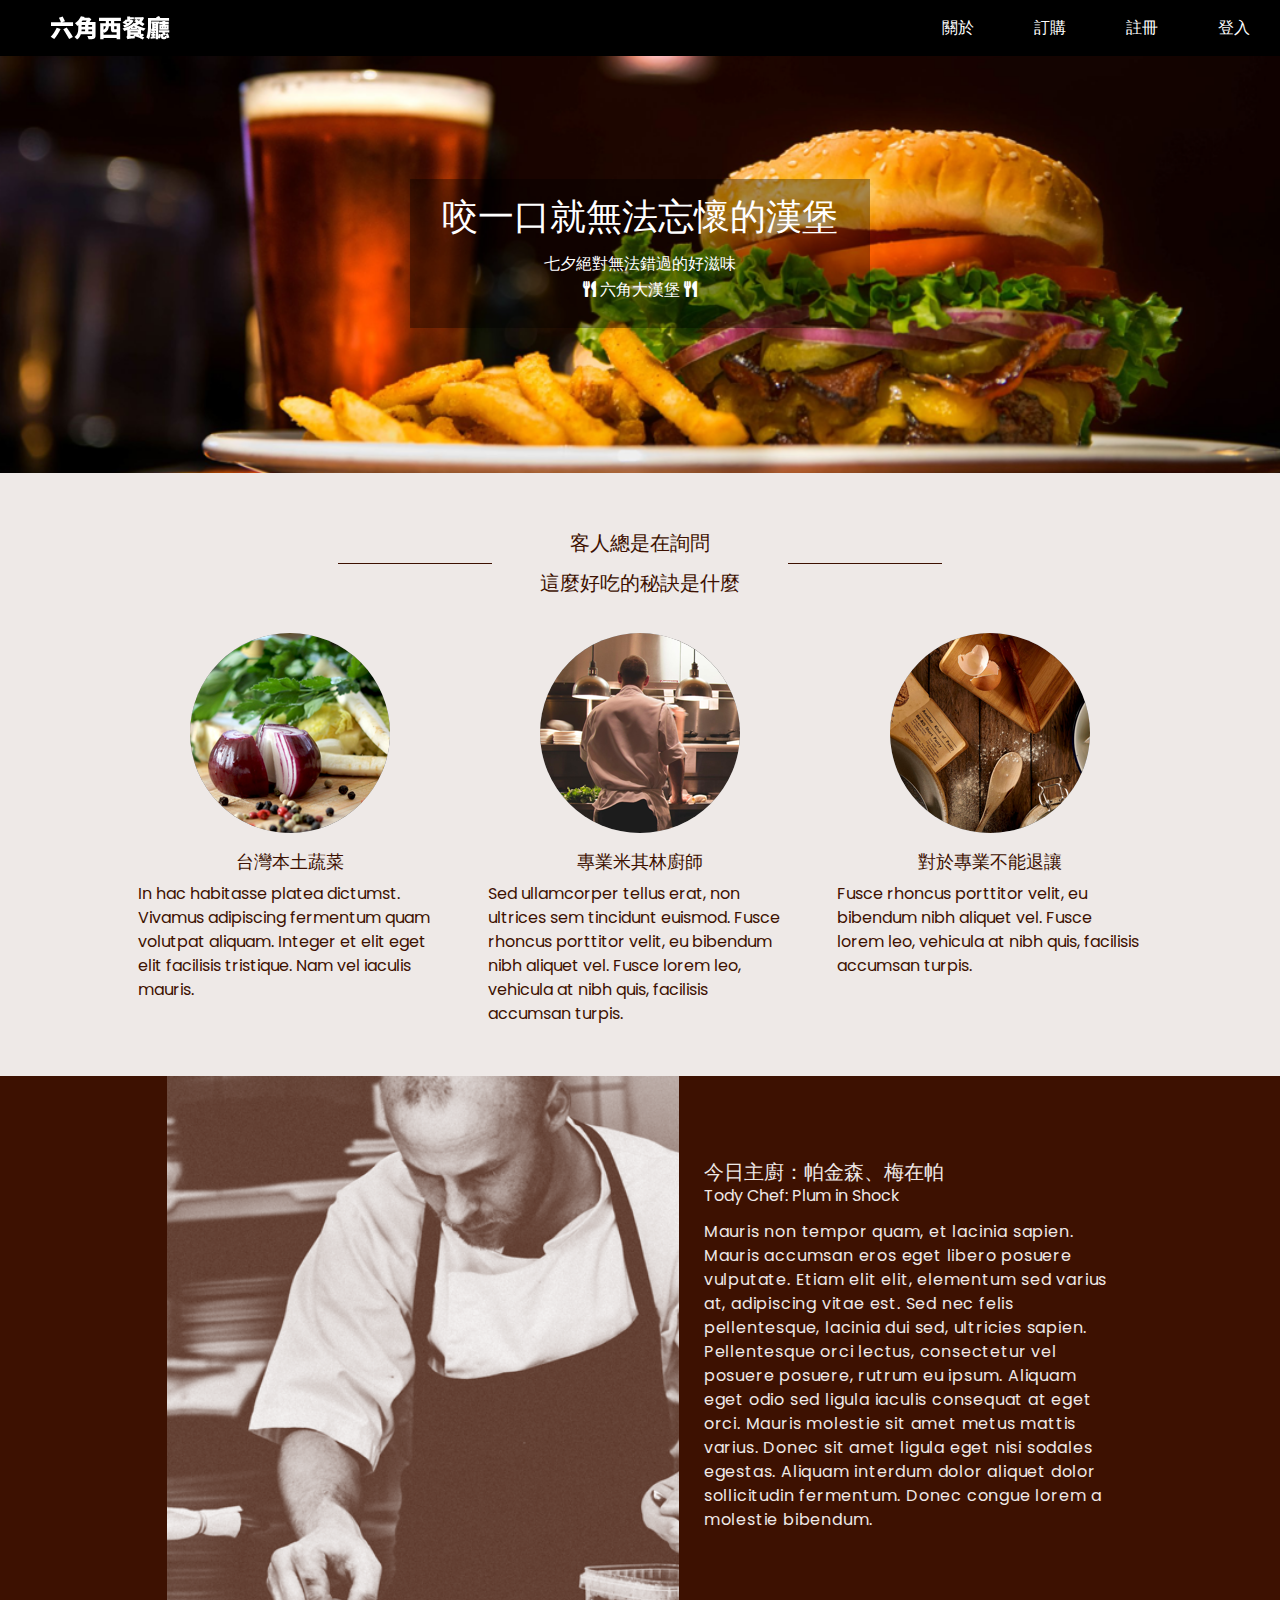
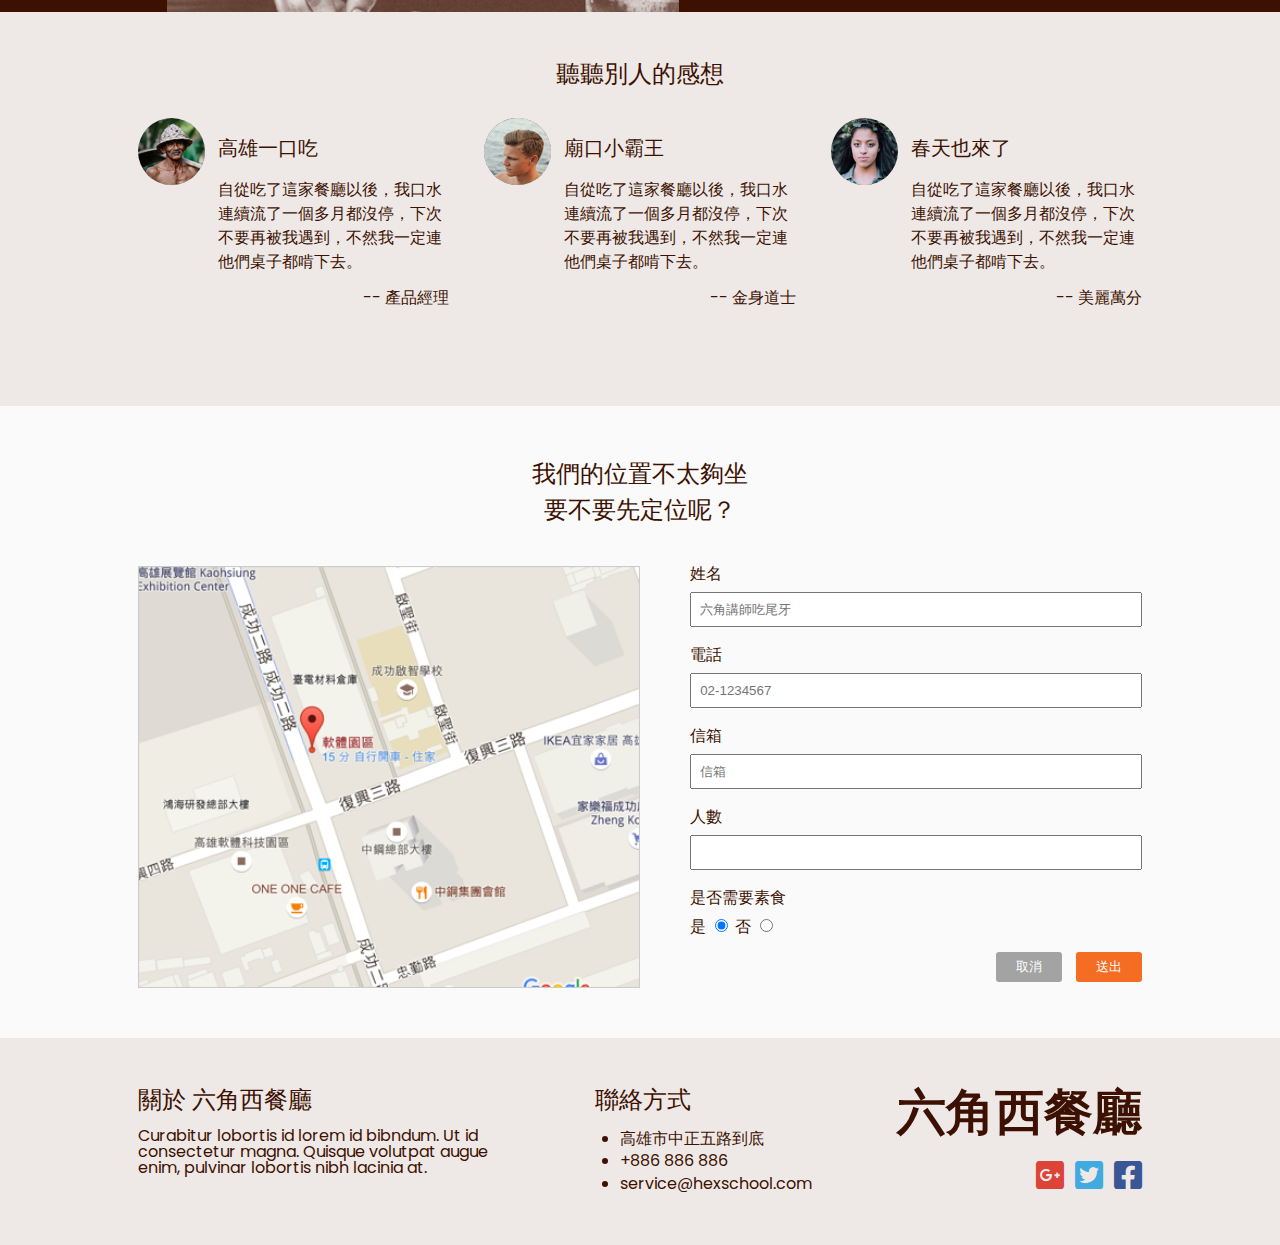
==== index.html @ 7aafda16 "document" ====
<!DOCTYPE html>
<html lang="en">

<head>
    <meta charset="UTF-8">
    <title>六角西餐廳</title>

    <link rel="shortcut icon" href="images/burger_WEB.ico">
    <meta name='description' content='咬一口就無法忘懷的漢堡' />
    <meta name="viewport" content="width=device-width, initial-scale=1.0">

    <meta property="og:title" content="六角西餐廳" />
    <meta property="og:description" content="咬一口就無法忘懷的漢堡">
    <meta property="og:type" content="website" />
    <meta property="og:url" content="FB上的網址" />
    <meta property="og:image" content="FB的圖片" />

    <link href="圖片路徑" rel="apple-touch-icon" />

    <meta http-equiv="X-UA-Compatible" content="IE=Edge" />

    <link rel="stylesheet" href="https://cdnjs.cloudflare.com/ajax/libs/font-awesome/5.15.3/css/all.min.css">
    <link rel="preconnect" href="https://fonts.googleapis.com">
    <link rel="preconnect" href="https://fonts.gstatic.com" crossorigin>
    <link href="https://fonts.googleapis.com/css2?family=Poppins:wght@300&display=swap" rel="stylesheet">
    <link rel="stylesheet" href="css/layout.css">
    <link rel="stylesheet" href="css/content.css">
</head>


<body>
    <header>
        <h1 class="logo">
            <a href="index.html">六角西餐廳</a>
        </h1>
        <nav class="nav">
            <div class="menu-toggle">
                <i class="fas fa-bars"></i>
                <i class="fas fa-times"></i>
            </div>
            <ul class="nav-list">
                <li class="nav-item">
                    <a href="./index.html" class="nav-link">關於</a>
                </li>
                <li class="nav-item">
                    <a href="./cart.html" class="nav-link">訂購</a>
                </li>
                <li class="nav-item">
                    <a href="./registr.html" class="nav-link">註冊</a>
                </li>
                <li class="nav-item">
                    <a href="./login.html" class="nav-link">登入</a>
                </li>
            </ul>
        </nav>
    </header>
    <!-- header End-->
    <section>
        <div class="banner">
            <div class="text-area">
                <h2>咬一口就無法忘懷的漢堡</h2>
                <p>
                    七夕絕對無法錯過的好滋味
                    <br>
                    <i class="fas fa-utensils"></i>
                    六角大漢堡
                    <i class="fas fa-utensils"></i>
                </p>
            </div>
        </div>
    </section>
    <!-- banner end -->

    <main>
        <section class="container secret">
            <div class="secret-title">
                <h3>客人總是在詢問
                    <br>
                    這麼好吃的秘訣是什麼
                </h3>
            </div>
            <div class="visual-area">
                <div class="visual-item">
                    <div class="visual-img">
                        <img src="images/feature_1.png" alt="食材圖片">
                    </div>
                    <h4>台灣本土蔬菜</h4>
                    <p>In hac habitasse platea dictumst. Vivamus adipiscing fermentum quam volutpat aliquam. Integer et
                        elit
                        eget elit facilisis tristique. Nam vel iaculis mauris.</p>
                </div>
                <div class="visual-item">
                    <div class="visual-img">
                        <img src="images/feature_2.png" alt="食材圖片">
                    </div>
                    <h4>專業米其林廚師</h4>
                    <p>Sed ullamcorper tellus erat, non ultrices sem tincidunt euismod. Fusce rhoncus porttitor velit,
                        eu
                        bibendum nibh aliquet vel. Fusce lorem leo, vehicula at nibh quis, facilisis accumsan turpis.
                    </p>
                </div>
                <div class="visual-item">
                    <div class="visual-img">
                        <img src="images/feature_3.png" alt="食材圖片">
                    </div>
                    <h4>對於專業不能退讓</h4>
                    <p>Fusce rhoncus porttitor velit, eu bibendum nibh aliquet vel. Fusce lorem leo, vehicula at nibh
                        quis,
                        facilisis accumsan turpis.</p>
                </div>
            </div>
        </section>

        <!-- secret end -->

        <section class="chef">
            <div class="container">
                <img src="images/main_chef_brown.png" alt="今日主廚">
                <div class="chef-text">
                    <h2>今日主廚：帕金森、梅在帕</h2>
                    <span>Tody Chef: Plum in Shock</span>
                    <p>Mauris non tempor quam, et lacinia sapien. Mauris accumsan eros eget libero posuere vulputate.
                        Etiam
                        elit elit, elementum sed varius at, adipiscing vitae est. Sed nec felis pellentesque, lacinia
                        dui
                        sed, ultricies sapien. Pellentesque orci lectus, consectetur vel posuere posuere, rutrum eu
                        ipsum.
                        Aliquam eget odio sed ligula iaculis consequat at eget orci. Mauris molestie sit amet metus
                        mattis
                        varius. Donec sit amet ligula eget nisi sodales egestas. Aliquam interdum dolor aliquet dolor
                        sollicitudin fermentum. Donec congue lorem a molestie bibendum.</p>
                </div>
            </div>
        </section>
        <!-- chef end -->

        <section class=" container avatar">
            <h2>聽聽別人的感想</h2>
            <ul>
                <li>
                    <img src="images/avatar_1.png" alt="高雄一口吃">
                    <div>
                        <h3>高雄一口吃</h3>
                        <p>自從吃了這家餐廳以後，我口水連續流了一個多月都沒停，下次不要再被我遇到，不然我一定連他們桌子都啃下去。</p>
                        <span> -- 產品經理</span>
                    </div>
                </li>
                <li>
                    <img src="images/avatar_2.png" alt="廟口小霸王">
                    <div>
                        <h3>廟口小霸王</h3>
                        <p>自從吃了這家餐廳以後，我口水連續流了一個多月都沒停，下次不要再被我遇到，不然我一定連他們桌子都啃下去。</p>
                        <span> -- 金身道士</span>
                    </div>
                </li>
                <li>
                    <img src="images/avatar_3.png" alt="春天也來了">
                    <div>
                        <h3>春天也來了</h3>
                        <p>自從吃了這家餐廳以後，我口水連續流了一個多月都沒停，下次不要再被我遇到，不然我一定連他們桌子都啃下去。</p>
                        <span> -- 美麗萬分</span>
                    </div>
                </li>
            </ul>
        </section>

        <!-- avatar end -->

        <section class="location">
            <div class="container">
                <h2>
                    我們的位置不太夠坐
                    <br>
                    要不要先定位呢？
                </h2>
                <div class="locationContent">
                    <img src="images/Map.png" alt="六角西餐廳地圖">
                    <form action="#">
                        <label for="name">姓名</label>
                        <input type="text" id="name" placeholder="六角講師吃尾牙">
                        <label for="tel">電話</label>
                        <input type="tel" id="tel" placeholder="02-1234567">
                        <label for="mail">信箱</label>
                        <input type="email" id="mail" placeholder="信箱">
                        <label for="count">人數</label>
                        <input type="number" id="conut" placeholder="">
                        <label for="veg">是否需要素食</label>
                        <div class="checkbox">
                            <label for="yes">是</label>
                            <input id="yes" type="radio" value="true" name="checkbox" checked>
                            <label for="no">否</label>
                            <input id="no" type="radio" value="false" name="checkbox">
                        </div>
                        <div class="button">
                            <button class="cancel">取消</button>
                            <button class="submit">送出</button>
                        </div>
                    </form>
                </div>
            </div>
        </section>

        <!-- location end -->

        <footer class="footer container">
            <div class="info">
                <div class="about">
                    <h3>關於 六角西餐廳</h3>
                    <p>Curabitur lobortis id lorem id bibndum. Ut id consectetur magna. Quisque volutpat augue enim,
                        pulvinar lobortis nibh lacinia at. </p>
                </div>
                <div class="contact">
                    <h3>聯絡方式</h3>
                    <ul>
                        <li>高雄市中正五路到底</li>
                        <li><a href="tel:+886 886 886">+886 886 886</a></li>
                        <li><a href="mailto:service@hexschool.com">service@hexschool.com</a></li>
                    </ul>
                </div>
            </div>
            <div class="website">
                <h2>六角西餐廳</h2>
                <ul>
                    <li>
                        <a href="https://www.google.com.tw/" target="_blank" class="fab fa-google-plus-square fa-2x"
                            aria-hidden="true"></a>
                    </li>
                    <li>
                        <a href="https://twitter.com/" target="_blank" class="fab fa-twitter-square fa-2x"
                            aria-hidden="true"></a>
                    </li>
                    <li>
                        <a href="https://facebook.com" target="_blank" class="fab fa-facebook-square fa-2x"
                            aria-hidden="true"></a>
                    </li>
                </ul>
            </div>
        </footer>
        <!-- footer end -->
    </main>

    <script src="https://cdnjs.cloudflare.com/ajax/libs/jquery/3.6.0/jquery.min.js"></script>
    <script src="js/all.js"></script>
</body>

</html>
---- css/layout.css ----
/* http://meyerweb.com/eric/tools/css/reset/ 
   v2.0 | 20110126
   License: none (public domain)
*/

html, body, div, span, applet, object, iframe,
h1, h2, h3, h4, h5, h6, p, blockquote, pre,
a, abbr, acronym, address, big, cite, code,
del, dfn, em, img, ins, kbd, q, s, samp,
small, strike, strong, sub, sup, tt, var,
b, u, i, center,
dl, dt, dd, ol, ul, li,
fieldset, form, label, legend,
table, caption, tbody, tfoot, thead, tr, th, td,
article, aside, canvas, details, embed, 
figure, figcaption, footer, header, hgroup, 
menu, nav, output, ruby, section, summary,
time, mark, audio, video {
	margin: 0;
	padding: 0;
	border: 0;
	font-size: 100%;
	font: inherit;
	vertical-align: baseline;
}
/* HTML5 display-role reset for older browsers */
article, aside, details, figcaption, figure, 
footer, header, hgroup, menu, nav, section {
	display: block;
}
body {
	line-height: 1;
}
ol, ul {
	list-style: none;
}
blockquote, q {
	quotes: none;
}
blockquote:before, blockquote:after,
q:before, q:after {
	content: '';
	content: none;
}
table {
	border-collapse: collapse;
	border-spacing: 0;
}
*,
*::before,*::after{
	box-sizing: border-box;
}
/* CSS reset end*/


body {
    font-family: 'Poppins', sans-serif;
    background: #eee9e7;
	color: #3d1101;
	scroll-behavior: smooth;
}
img{
	max-width: 100%;
	height: auto;
	object-fit: cover;
}
a{
    text-decoration: none;
}
.container{
	max-width: 1024px;
	margin: 0 auto;
	padding: 50px 10px;
}
@media (max-width: 768px) {
	.container{
		max-width: 799px;
		margin: 0 auto;
	}
}
@media (max-width: 560px) {
	.container{
		max-width: 327px;
	}
}




header{
	display: flex;
	justify-content: space-between;
	align-items: center;
	width: 100%;
	position: sticky;
	top: 0;
	z-index: 1;
	background: #000;
}
.logo{
	text-indent:101%;
	overflow: hidden; 
	white-space: nowrap;
}
.logo a{
	display: block;
	width: 120px;
	height: 24px;
	background: url(../images/logo_w@svg.svg) no-repeat;
	margin-left: 50px;
}
.nav-list{
	display: flex;
}
.nav-link{
	display: inline-block;
	padding: 20px 30px;
	color: #fff;
	transition: background-color .3s;
}
.nav-link:hover{
	background:	gray;
}
.menu-toggle{
	display: none;
}

@media (max-width: 630px) {
	.nav-list{
		display: none;
	}
	.nav{
		display: block;
	}
	.menu-toggle{
		display: inline-block;
		padding: 15px 30px;
		cursor: pointer;
		font-size: 25px;
		color: #fff;
	}
	.fa-times{
		display: none;
	}
	.nav-list{
		max-height: 0;
		display: block;
		position: absolute;
		overflow: hidden;
		right: 0;
		left: 0;
		top: 56px;
		z-index: 100;
		flex-direction: column;
    	text-align: center;
    	transition: max-height 1s;
	}
	.nav-link{
		display: block;
    	background: #000;
		font-size: 24px;
		border-bottom: 1px solid #eee;
	}
	.active .nav-list{
		max-height: 325px;
	}
	.active .fa-bars{
		display: none;
	}
	.active .fa-times{
		display: block;
		margin-bottom: 1px;
	}
}
/* header end*/

.banner{
	background: url(../images/header_desktop.png);
	background-size: cover;
	background-position: center;
	display: flex;
	justify-content: center;
	align-items: center;
	text-align: center;
	padding: 123px 0 145px 0;
}
.text-area{
	background: rgba(0,0,0,0.35);
	color: #fff;
}
.text-area h2{
	font-size: 36px;
	padding: 20px 32px 16px 32px;
}
.text-area p{
	padding-bottom: 26px;
	line-height: 1.6;
}
@media (max-width: 630px){
	.banner{
		background: url(../images/header_mobile.png);
	}
}
/* banner end */

.footer{
    display: flex;
    justify-content: space-between;
}
.footer .info{
    display: flex;
    justify-content: space-between;
    width: 65%;
}
.footer .info h3{
    font-size: 24px;
    margin-bottom: 16px;
}
.footer .info .about{
    width: 60%;
}
.footer .info .contact{
    width: 30%;
}
.footer .info .contact ul{
    list-style: disc;
    line-height: 1.4;
    margin-left: 25px;
}
.footer .info .contact a{
    color: #3D1101;
}
.footer .info .contact a:hover{
    color: #cec2c2;
    transition: 0.1s;
}
.footer .website h2{
    font-size: 49px;
    font-weight: bold;
}
.footer .website ul{
    display: flex;
    justify-content: end;
    margin-top: 22px;
}
.footer .website ul li{
    margin-left: 11px;
}
.footer .website ul li:nth-child(1) a{
    color: #DB4437;
}
.footer .website ul li:nth-child(1) a:hover{
    color: #e6a49f;
    transition: 0.1s;
}
.footer .website ul li:nth-child(2) a{
    color: #41ABE1;
}
.footer .website ul li:nth-child(2) a:hover{
    color: #9acbe4;
    transition: 0.1s;
}
.footer .website ul li:nth-child(3) a{
    color: #3A5795;
}
.footer .website ul li:nth-child(3) a:hover{
    color: #768096;
    transition: 0.1s;
}
@media (max-width: 630px) {
	.footer{
		flex-direction: column;
	}
	.footer .info{
		flex-direction: column;
		width: 100%;
	}
	.footer .info .about{
		width: 100%;
		margin-bottom: 30px;
	}
	.footer .info .contact{
		flex-direction: column;
		width: 100%;
		margin-bottom: 30px;
	}
	.footer .website h2{
		text-align: end;
	}
}
/* footer end */

/*login layout */
.title{
    display: flex;
    align-items: center;
    flex-direction: column;
}
.title h2{
    font-size: 48px;
    font-weight: bold;
    margin: 10px;
}
.title p{
    font-size: 20px;
    margin-bottom: 35px;
}
---- css/content.css ----
.secret{
    position: relative;
}
.secret-title{
    text-align: center;
    line-height: 2;
    font-size: 20px;
    margin-bottom: 30px;
}
.secret-title h3::after,
.secret-title h3::before{
    content: '';
    width: 15%;
    height: 1px;
    background-color: #3D1101;
    position: absolute;
}
.secret-title h3::before{
    left: 210px;
    top: 90px;
}
.secret-title h3::after{
    right: 210px;
}

.visual-area{
    display: flex;
    justify-content: space-between;
}
.visual-item{
    display: flex;
    flex-direction: column;
    align-items: center;
    max-width: 30.333%;
}
.visual-item img{
    width: 100%;
    height: 100%;
    transition: transform 1.5s ease;
}
.visual-img{
    border-radius: 50%;
    width: 200px;
    height: 200px;
    overflow: hidden;
}
.visual-item img:hover{
    transform: scale(1.2);
    cursor: pointer;
}
.visual-item h4{
    margin-top: 20px;
    margin-bottom: 11px;
    font-size: 18px;
}
.visual-item p{
    line-height: 1.5;
}

@media (max-width: 630px) {
    .secret-title h3::after,
    .secret-title h3::before{
        display: none;
    }
    .visual-area{
        flex-direction: column;
        align-items: center;
    }
    .visual-item{
        max-width: 90%;
        margin-bottom: 30px;
    }
}
/* secret end */

.chef{
    background: #3D1101;
}
.chef .container{
    display: flex;
    justify-content: center;
    padding: 0;
}
.chef img{
    width: 50%;
    object-fit: cover;
}
.chef-text{
    max-width: 40%;
    margin: 80px 0 80px 25px;
    color: #efe9e7;
}
.chef-text h2{
    font-size: 20px;
    line-height: 32px;
}
.chef-text span{
    display: block;
    margin-bottom: 16px;
}
.chef-text p{
    line-height: 1.5;
    letter-spacing: .8px;
}
@media (max-width: 630px){
    .chef .container{
        flex-direction: column;
        align-items: center;
        max-width: 100%;
    }
    .chef img{
        margin: 0;
        width: 100%;
        height: 460px;
    }
    .chef-text{
        max-width: 80%;
        margin-left: 0;
    }
}

/* chef end */

.avatar h2{
    text-align: center;
    font-size: 24px;
    margin-bottom: 32px;
}
.avatar ul{
    display: flex;
    justify-content: space-between;
    width: 100%;
}
.avatar ul li{
    display: flex;
    align-items: start;
    width: 31%;
}
.avatar img{
    border-radius: 50%;
    margin-right: 13px;
}
.avatar ul h3{
    font-size: 20px;
    padding: 20px 0;
}
.avatar ul p{
    line-height: 24px;
}
.avatar ul span{
    display: block;
    text-align: end;
    margin-top: 16px;
    margin-bottom: 50px;
}
@media (max-width: 630px) {
    .avatar ul{
        flex-direction: column;
        align-items: center;
    }
    .avatar ul li{
        width: 90%;
        margin-bottom: 30px;
    }
}

/* avatar end */
.location{
    background: #FAFAFA;
}
.location h2{
    text-align: center;
    font-size: 24px;
    /* padding-top: 50px; */
    margin-bottom: 38px;
    line-height: 1.5;
}
.locationContent{
    display: flex;
    justify-content: space-between;
}
.locationContent img{
    width: 50%;
    background-size: cover;
    
}
.locationContent form{
    display: flex;
    flex-direction: column;
    justify-content: stretch;
    width: 45%;
}
.locationContent label{
    margin-bottom: 10px;
}
.locationContent input{
    margin-bottom: 20px;
    padding: 8px;
}
.locationContent .button{
    text-align: end;
}
.locationContent .button button{
    border-radius: 3px;
    padding: 6px 20px;
    border-style: none;
    color: white;
    position: relative;
}
.locationContent .button button:hover{
    cursor: pointer;
}
.locationContent .button button:hover::after{
    width: 100%;
    border-bottom: 3px solid #000;
    border-radius: 3px;
}
.locationContent .button button::after{
    content:"";
    position: absolute;
    bottom: 0;
    left: 0;
    width: 0%;
    border-bottom: 3px solid transparent;
    transition: 0.5s;
    border-radius: 3px;
}
.locationContent .button .cancel{
    background: rgba(0, 0, 0, 0.35);
    margin-right: 10px;
}
.locationContent .button .submit{
    background: #F56C23;
}
@media (max-width: 630px) {
    .locationContent{
        display: flex;
        flex-direction: column;
        align-items: center;
    }
    .locationContent img{
        width: 90%;
        margin-bottom: 30px;
    }
    .locationContent form{
        width: 90%;
    }
}
/* location end */
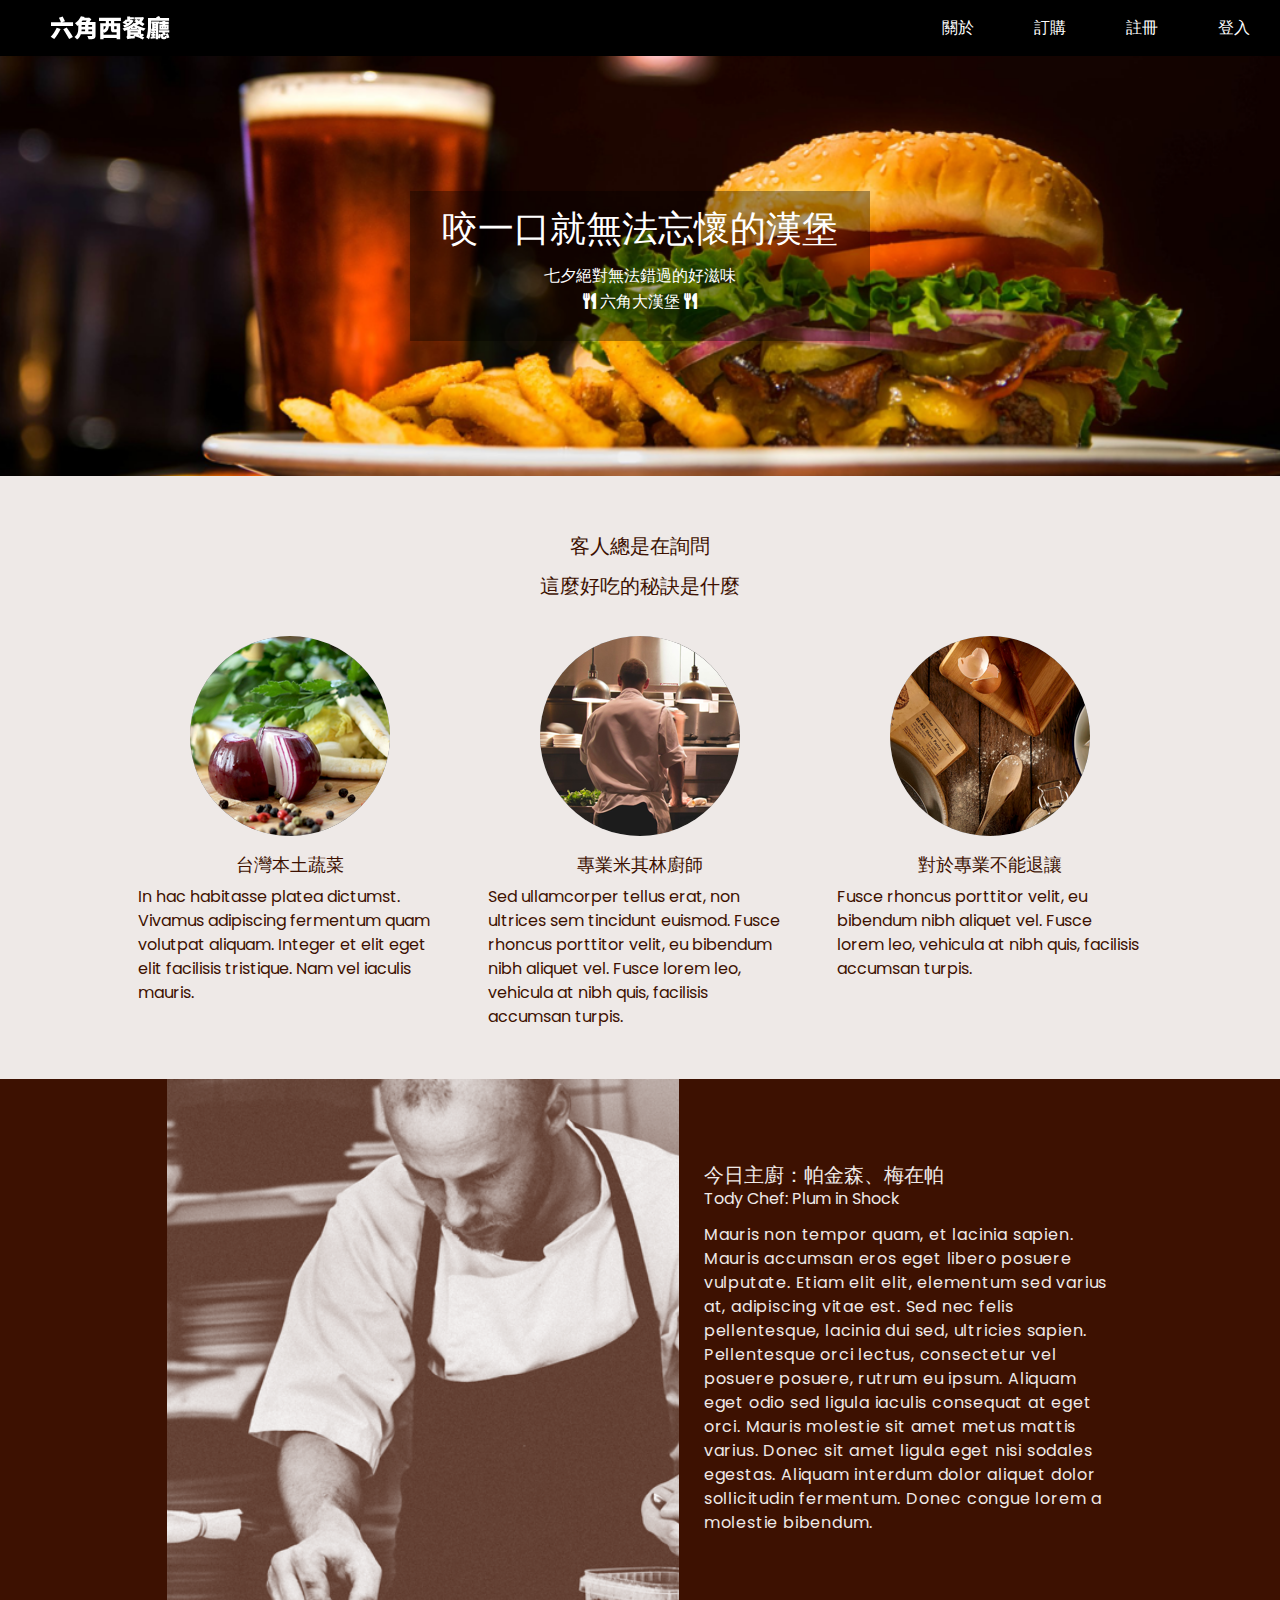
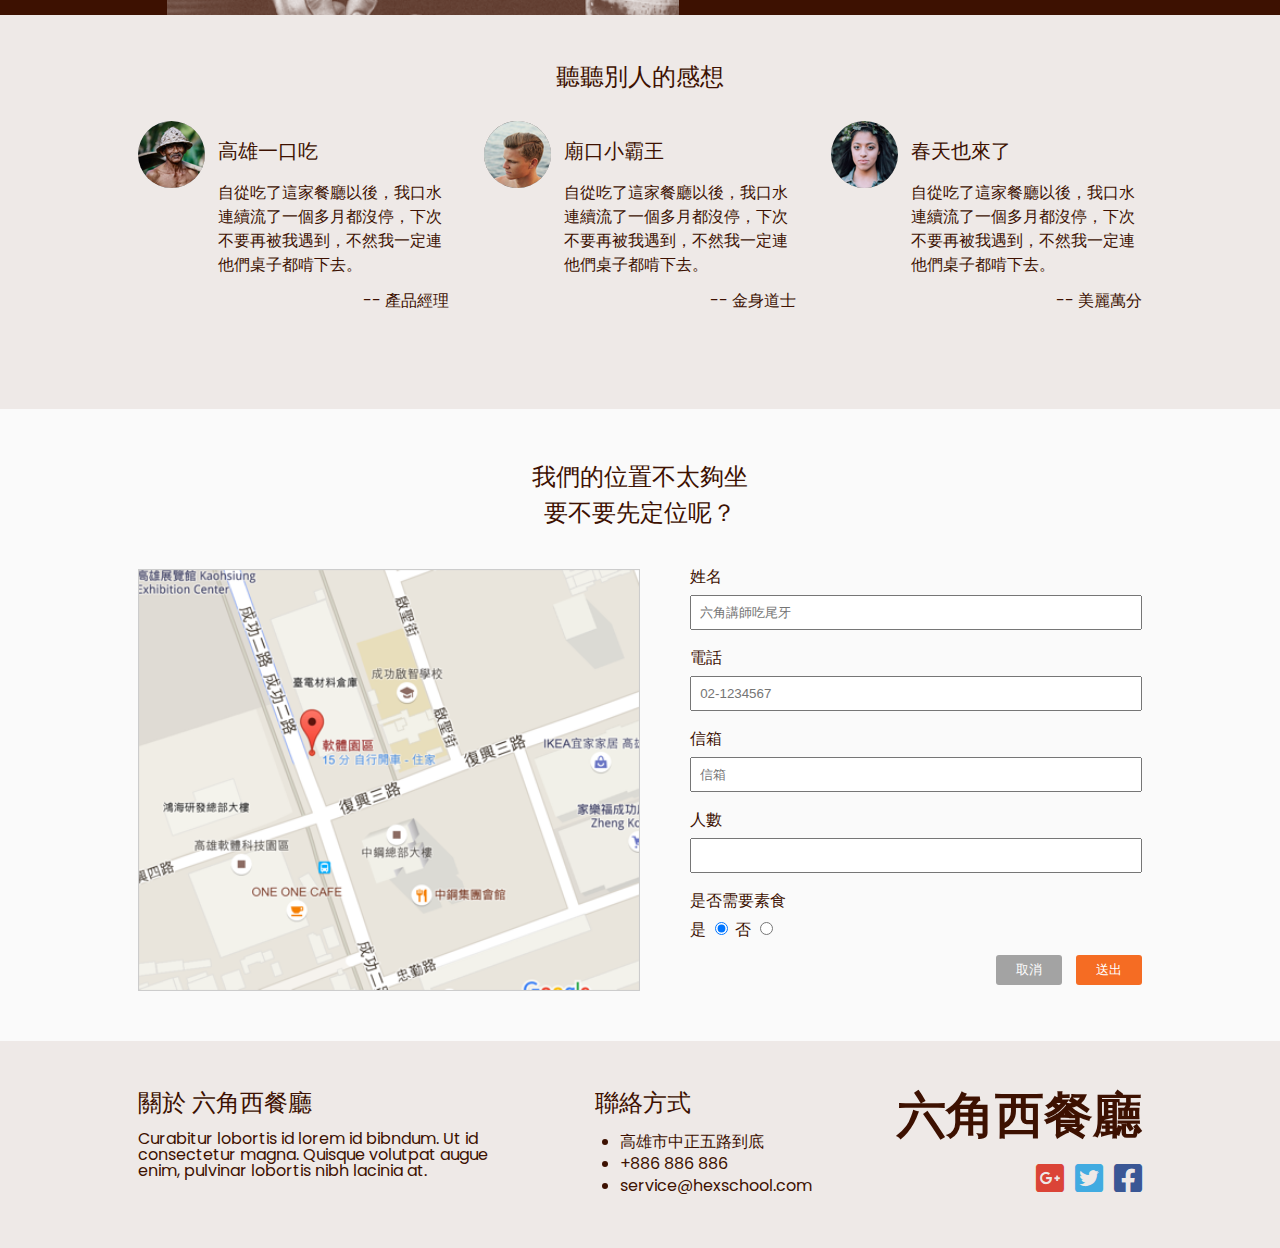
==== commit 2accec6e: "建議修改後" ====
--- a/index.html
+++ b/index.html
@@ -23,8 +23,7 @@
     <link rel="preconnect" href="https://fonts.googleapis.com">
     <link rel="preconnect" href="https://fonts.gstatic.com" crossorigin>
     <link href="https://fonts.googleapis.com/css2?family=Poppins:wght@300&display=swap" rel="stylesheet">
-    <link rel="stylesheet" href="css/layout.css">
-    <link rel="stylesheet" href="css/content.css">
+    <link rel="stylesheet" href="css/all.css">
 </head>
 
 
@@ -73,23 +72,23 @@
 
     <main>
         <section class="container secret">
-            <div class="secret-title">
-                <h3>客人總是在詢問
-                    <br>
-                    這麼好吃的秘訣是什麼
-                </h3>
-            </div>
-            <div class="visual-area">
-                <div class="visual-item">
+            <h3 class="secret-title">
+                客人總是在詢問
+                <br>
+                這麼好吃的秘訣是什麼
+            </h3>
+            <ul class="visual-area">
+                <li class="visual-item">
                     <div class="visual-img">
                         <img src="images/feature_1.png" alt="食材圖片">
                     </div>
                     <h4>台灣本土蔬菜</h4>
                     <p>In hac habitasse platea dictumst. Vivamus adipiscing fermentum quam volutpat aliquam. Integer et
                         elit
-                        eget elit facilisis tristique. Nam vel iaculis mauris.</p>
-                </div>
-                <div class="visual-item">
+                        eget elit facilisis tristique. Nam vel iaculis mauris.
+                    </p>
+                </li>
+                <li class="visual-item">
                     <div class="visual-img">
                         <img src="images/feature_2.png" alt="食材圖片">
                     </div>
@@ -98,17 +97,18 @@
                         eu
                         bibendum nibh aliquet vel. Fusce lorem leo, vehicula at nibh quis, facilisis accumsan turpis.
                     </p>
-                </div>
-                <div class="visual-item">
+                </li>
+                <li class="visual-item">
                     <div class="visual-img">
                         <img src="images/feature_3.png" alt="食材圖片">
                     </div>
                     <h4>對於專業不能退讓</h4>
                     <p>Fusce rhoncus porttitor velit, eu bibendum nibh aliquet vel. Fusce lorem leo, vehicula at nibh
                         quis,
-                        facilisis accumsan turpis.</p>
-                </div>
-            </div>
+                        facilisis accumsan turpis.
+                    </p>
+                </li>
+            </ul>
         </section>
 
         <!-- secret end -->
@@ -134,7 +134,7 @@
         </section>
         <!-- chef end -->
 
-        <section class=" container avatar">
+        <section class="container avatar">
             <h2>聽聽別人的感想</h2>
             <ul>
                 <li>
@@ -183,7 +183,7 @@
                         <label for="mail">信箱</label>
                         <input type="email" id="mail" placeholder="信箱">
                         <label for="count">人數</label>
-                        <input type="number" id="conut" placeholder="">
+                        <input type="number" id="count" placeholder="">
                         <label for="veg">是否需要素食</label>
                         <div class="checkbox">
                             <label for="yes">是</label>
--- a/css/all.css
+++ b/css/all.css
@@ -0,0 +1,977 @@
+/* http://meyerweb.com/eric/tools/css/reset/ 
+   v2.0 | 20110126
+   License: none (public domain)
+*/
+
+html, body, div, span, applet, object, iframe,
+h1, h2, h3, h4, h5, h6, p, blockquote, pre,
+a, abbr, acronym, address, big, cite, code,
+del, dfn, em, img, ins, kbd, q, s, samp,
+small, strike, strong, sub, sup, tt, var,
+b, u, i, center,
+dl, dt, dd, ol, ul, li,
+fieldset, form, label, legend,
+table, caption, tbody, tfoot, thead, tr, th, td,
+article, aside, canvas, details, embed, 
+figure, figcaption, footer, header, hgroup, 
+menu, nav, output, ruby, section, summary,
+time, mark, audio, video {
+	margin: 0;
+	padding: 0;
+	border: 0;
+	font-size: 100%;
+	font: inherit;
+	vertical-align: baseline;
+}
+/* HTML5 display-role reset for older browsers */
+article, aside, details, figcaption, figure, 
+footer, header, hgroup, menu, nav, section {
+	display: block;
+}
+body {
+	line-height: 1;
+}
+ol, ul {
+	list-style: none;
+}
+blockquote, q {
+	quotes: none;
+}
+blockquote:before, blockquote:after,
+q:before, q:after {
+	content: '';
+	content: none;
+}
+table {
+	border-collapse: collapse;
+	border-spacing: 0;
+}
+*,
+*::before,*::after{
+	box-sizing: border-box;
+}
+/* CSS reset end*/
+
+
+body {
+    font-family: 'Poppins', sans-serif;
+    background: #eee9e7;
+	color: #3d1101;
+	scroll-behavior: smooth;
+}
+img{
+	max-width: 100%;
+	height: auto;
+	object-fit: cover;
+}
+a{
+    text-decoration: none;
+}
+.container{
+	max-width: 1024px;
+	margin: 0 auto;
+	padding: 50px 10px;
+}
+@media (max-width: 768px) {
+	.container{
+		max-width: 799px;
+		margin: 0 auto;
+	}
+}
+@media (max-width: 560px) {
+	.container{
+		max-width: 327px;
+	}
+}
+
+
+
+
+header{
+	display: flex;
+	justify-content: space-between;
+	align-items: center;
+	width: 100%;
+	position: sticky;
+	top: 0;
+	z-index: 1;
+	background: #000;
+}
+.logo{
+	text-indent:101%;
+	overflow: hidden; 
+	white-space: nowrap;
+}
+.logo a{
+	display: block;
+	width: 120px;
+	height: 24px;
+	background: url(../images/logo_w@svg.svg) no-repeat;
+	margin-left: 50px;
+}
+.nav-list{
+	display: flex;
+}
+.nav-link{
+	display: inline-block;
+	padding: 20px 30px;
+	color: #fff;
+	transition: background-color .3s;
+}
+.nav-link:hover{
+	background:	gray;
+}
+.menu-toggle{
+	display: none;
+}
+
+@media (max-width: 630px) {
+	.nav-list{
+		display: none;
+	}
+	.nav{
+		display: block;
+	}
+	.menu-toggle{
+		display: inline-block;
+		padding: 15px 30px;
+		cursor: pointer;
+		font-size: 25px;
+		color: #fff;
+	}
+	.fa-times{
+		display: none;
+	}
+	.nav-list{
+		max-height: 0;
+		display: block;
+		position: absolute;
+		overflow: hidden;
+		right: 0;
+		left: 0;
+		top: 56px;
+		z-index: 100;
+		flex-direction: column;
+    	text-align: center;
+    	transition: max-height 1s;
+	}
+	.nav-link{
+		display: block;
+    	background: #000;
+		font-size: 24px;
+		border-bottom: 1px solid #eee;
+	}
+	.active .nav-list{
+		max-height: 325px;
+	}
+	.active .fa-bars{
+		display: none;
+	}
+	.active .fa-times{
+		display: block;
+		margin-bottom: 1px;
+	}
+}
+/* header end*/
+
+.banner{
+	background: url(../images/header_desktop.png);
+	background-size: cover;
+	background-position: center;
+	display: flex;
+	justify-content: center;
+	align-items: center;
+	text-align: center;
+	height: 420px;
+}
+.text-area{
+	background: rgba(0,0,0,0.35);
+	color: #fff;
+}
+.text-area h2{
+	font-size: 36px;
+	padding: 20px 32px 16px 32px;
+}
+.text-area p{
+	padding-bottom: 26px;
+	line-height: 1.6;
+}
+@media (max-width: 630px){
+	.banner{
+		background: url(../images/header_mobile.png);
+	}
+}
+/* banner end */
+
+.footer{
+    display: flex;
+    justify-content: space-between;
+}
+.footer .info{
+    display: flex;
+    justify-content: space-between;
+    width: 65%;
+}
+.footer .info h3{
+    font-size: 24px;
+    margin-bottom: 16px;
+}
+.footer .info .about{
+    width: 60%;
+}
+.footer .info .contact{
+    width: 30%;
+}
+.footer .info .contact ul{
+    list-style: disc;
+    line-height: 1.4;
+    margin-left: 25px;
+}
+.footer .info .contact a{
+    color: #3D1101;
+}
+.footer .info .contact a:hover{
+    color: #cec2c2;
+    transition: 0.1s;
+}
+.footer .website h2{
+    font-size: 49px;
+    font-weight: bold;
+}
+.footer .website ul{
+    display: flex;
+    justify-content: end;
+    margin-top: 22px;
+}
+.footer .website ul li{
+    margin-left: 11px;
+}
+.footer .website ul li:nth-child(1) a{
+    color: #DB4437;
+}
+.footer .website ul li:nth-child(1) a:hover{
+    color: #e6a49f;
+    transition: 0.1s;
+}
+.footer .website ul li:nth-child(2) a{
+    color: #41ABE1;
+}
+.footer .website ul li:nth-child(2) a:hover{
+    color: #9acbe4;
+    transition: 0.1s;
+}
+.footer .website ul li:nth-child(3) a{
+    color: #3A5795;
+}
+.footer .website ul li:nth-child(3) a:hover{
+    color: #768096;
+    transition: 0.1s;
+}
+@media (max-width: 630px) {
+	.footer{
+		flex-direction: column;
+	}
+	.footer .info{
+		flex-direction: column;
+		width: 100%;
+	}
+	.footer .info .about{
+		width: 100%;
+		margin-bottom: 30px;
+	}
+	.footer .info .contact{
+		flex-direction: column;
+		width: 100%;
+		margin-bottom: 30px;
+	}
+	.footer .website h2{
+		text-align: end;
+	}
+}
+/* footer end */
+
+/*login layout */
+.title{
+    text-align: center;
+    flex-direction: column;
+}
+.title h2{
+    font-size: 48px;
+    font-weight: bold;
+    margin: 10px;
+}
+.title p{
+    font-size: 20px;
+    margin-bottom: 35px;
+}
+
+/* layout end */
+
+.secret{
+    position: relative;
+}
+.secret-title{
+    text-align: center;
+    line-height: 2;
+    font-size: 20px;
+    margin-bottom: 30px;
+}
+.secret-title h3::after,
+.secret-title h3::before{
+    content: '';
+    width: 15%;
+    height: 1px;
+    background-color: #3D1101;
+    position: absolute;
+}
+.secret-title h3::before{
+    left: 210px;
+    top: 90px;
+}
+.secret-title h3::after{
+    right: 210px;
+}
+
+.visual-area{
+    display: flex;
+    justify-content: space-between;
+}
+.visual-item{
+    display: flex;
+    flex-direction: column;
+    align-items: center;
+    max-width: 30.333%;
+}
+.visual-item img{
+    width: 100%;
+    height: 100%;
+    transition: transform 1.5s ease;
+}
+.visual-img{
+    border-radius: 50%;
+    width: 200px;
+    height: 200px;
+    overflow: hidden;
+}
+.visual-item img:hover{
+    transform: scale(1.2);
+    cursor: pointer;
+}
+.visual-item h4{
+    margin-top: 20px;
+    margin-bottom: 11px;
+    font-size: 18px;
+}
+.visual-item p{
+    line-height: 1.5;
+}
+
+@media (max-width: 630px) {
+    .secret-title h3::after,
+    .secret-title h3::before{
+        display: none;
+    }
+    .visual-area{
+        flex-direction: column;
+        align-items: center;
+    }
+    .visual-item{
+        max-width: 90%;
+        margin-bottom: 30px;
+    }
+}
+/* secret end */
+
+.chef{
+    background: #3D1101;
+}
+.chef .container{
+    display: flex;
+    justify-content: center;
+    padding: 0;
+}
+.chef img{
+    width: 50%;
+    object-fit: cover;
+}
+.chef-text{
+    max-width: 40%;
+    margin: 80px 0 80px 25px;
+    color: #efe9e7;
+}
+.chef-text h2{
+    font-size: 20px;
+    line-height: 32px;
+}
+.chef-text span{
+    display: block;
+    margin-bottom: 16px;
+}
+.chef-text p{
+    line-height: 1.5;
+    letter-spacing: .8px;
+}
+@media (max-width: 630px){
+    .chef .container{
+        flex-direction: column;
+        align-items: center;
+        max-width: 100%;
+    }
+    .chef img{
+        margin: 0;
+        width: 100%;
+        height: 460px;
+    }
+    .chef-text{
+        max-width: 80%;
+        margin-left: 0;
+    }
+}
+
+/* chef end */
+
+.avatar h2{
+    text-align: center;
+    font-size: 24px;
+    margin-bottom: 32px;
+}
+.avatar ul{
+    display: flex;
+    justify-content: space-between;
+    width: 100%;
+}
+.avatar ul li{
+    display: flex;
+    align-items: start;
+    width: 31%;
+}
+.avatar img{
+    border-radius: 50%;
+    margin-right: 13px;
+}
+.avatar ul h3{
+    font-size: 20px;
+    padding: 20px 0;
+}
+.avatar ul p{
+    line-height: 24px;
+}
+.avatar ul span{
+    display: block;
+    text-align: end;
+    margin-top: 16px;
+    margin-bottom: 50px;
+}
+@media (max-width: 630px) {
+    .avatar ul{
+        flex-direction: column;
+        align-items: center;
+    }
+    .avatar ul li{
+        width: 90%;
+        margin-bottom: 30px;
+    }
+}
+
+/* avatar end */
+.location{
+    background: #FAFAFA;
+}
+.location h2{
+    text-align: center;
+    font-size: 24px;
+    /* padding-top: 50px; */
+    margin-bottom: 38px;
+    line-height: 1.5;
+}
+.locationContent{
+    display: flex;
+    justify-content: space-between;
+}
+.locationContent img{
+    width: 50%;
+    background-size: cover;
+    
+}
+.locationContent form{
+    display: flex;
+    flex-direction: column;
+    justify-content: stretch;
+    width: 45%;
+}
+.locationContent label{
+    margin-bottom: 10px;
+}
+.locationContent input{
+    margin-bottom: 20px;
+    padding: 8px;
+}
+.locationContent .button{
+    text-align: end;
+}
+.locationContent .button button{
+    border-radius: 3px;
+    padding: 6px 20px;
+    border-style: none;
+    color: white;
+    position: relative;
+}
+.locationContent .button button:hover{
+    cursor: pointer;
+}
+.locationContent .button button:hover::after{
+    width: 100%;
+    border-bottom: 3px solid #000;
+    border-radius: 3px;
+}
+.locationContent .button button::after{
+    content:"";
+    position: absolute;
+    bottom: 0;
+    left: 0;
+    width: 0%;
+    border-bottom: 3px solid transparent;
+    transition: 0.5s;
+    border-radius: 3px;
+}
+.locationContent .button .cancel{
+    background: rgba(0, 0, 0, 0.35);
+    margin-right: 10px;
+}
+.locationContent .button .submit{
+    background: #F56C23;
+}
+@media (max-width: 630px) {
+    .locationContent{
+        display: flex;
+        flex-direction: column;
+        align-items: center;
+    }
+    .locationContent img{
+        width: 90%;
+        margin-bottom: 30px;
+    }
+    .locationContent form{
+        width: 90%;
+    }
+}
+/* location end */
+
+/* content end */
+
+.order{
+    display: flex;
+    justify-content: space-between;
+}
+.order .cart-nav{
+    width: 25%;
+}
+.order .cart-nav h2{
+    font-size: 24px;
+    line-height: 32px;
+    margin-bottom: 16px;
+}
+.order .cart-nav a{
+    display: block;
+    color: #3D1101;
+    padding: 8px;
+    line-height: 1.4;
+    border-bottom: 1px solid #3D1101;
+}
+.order .cart-nav a:hover{
+    background:#3D1101;
+    color: #fff;
+    transition: 0.5s;
+}
+.order .cart-nav .active{
+    background:#3D1101;
+    color: #fff;
+}
+
+/* nav end */
+.order .menu{
+    width: 70%;
+}
+
+.order .menuHeader{
+    display: flex;
+    justify-content: space-between;
+    align-items: center;
+    margin-bottom: 26px;
+}
+.order .search{
+    width: 75%;
+    display: flex;
+}
+.order .search input{
+    width: 92%;
+    font-size: 28px;
+    border: 3px solid #3D1101;
+    background: transparent;
+    padding: 2px;
+    margin-right: -2px;
+}
+.order .search input:focus{
+    background: white;
+    border: 3px solid #000;
+}
+.order .search .fa-search{
+    background: #3D1101;
+    color: white;
+    font-size: 19px;
+    padding: 9px;
+}
+.order .search .fa-search:hover{
+    cursor: pointer;
+    background: #413531;
+}
+.order .cart{
+    width: 25%;
+    display: flex;
+    align-items: center;
+}
+.order .cart a{
+    color: #3D1101;
+    position: relative;
+    padding: 0 8px;
+    font-size: 20px;
+}
+.order .cart a:hover{
+    color: rgb(194, 50, 50);
+    transition: 0.1s;
+}
+.order .cart a::after{
+    content: '';
+    right: -3px;
+    top: 2px;
+    height: 24px;
+    width: 2px;
+    background: #3d1101;
+    position: absolute;
+}
+.order .cart .fa-shopping-cart{
+    display: inline-block;
+    position: relative;
+    font-size: 24px;
+    margin-top: 3px;
+    padding: 0 8px;
+    
+}
+.order .cart .fa-shopping-cart:hover{
+    cursor: pointer;
+    color: #FF5E45;
+    transition: 0.3s;
+}
+.order .cart .fa-shopping-cart span{    
+    top: -10px;
+    right: -2px;
+    background: #FF5E45;
+    color: white;
+    border-radius: 50%;
+    position: absolute;
+    width: 20px;
+    height: 20px;
+    font-size: 12px;
+    text-align: center; 
+    padding-top: 5px;
+}
+
+.order .product{
+    display: flex;
+    justify-content: space-between;
+    flex-wrap: wrap;
+}
+.order .product li{
+    position: relative;
+    text-align: center;
+    width: 32%;
+    margin-bottom: 30px;
+    box-shadow: 2px 2px 5px rgb(197, 197, 197);
+}
+.order .product .fa-heart{
+    position: absolute;
+    top: 5px;
+    left: 5px;
+    color: white;
+    font-size: 24px;
+}
+.order .product .fa-heart:hover,
+.order .product .active{
+    font-weight: bold;
+    cursor: pointer;
+}
+.order .product .sellWell-wrap{
+    position: absolute;
+    width: 100px;
+    height: 100px;
+    overflow: hidden;
+    top: -5px;
+    right: -5px;
+}
+.order .product .sellWell{
+    position: absolute;
+    display: flex;
+    justify-content: center;
+    align-items: center;
+    top: 14px;
+    right: -23px;
+    width: 100px;
+    height: 25px;
+    font-size: 14px;
+    color: white;
+    transform: rotate(-315deg);
+    background: #00CC99;
+    box-shadow: 1px 1px 8px rgb(197, 197, 197);
+}
+.order .product .sellWell::before{
+    content:"";
+    position: absolute;
+    top: 25px;
+    left: 0px;
+    width: 0;
+    height: 0;
+    border-style: solid;
+    border-width: 7px 7px 0 0;
+    border-color: #087c5f transparent transparent transparent;
+    }
+.order .product .sellWell::after{
+    content:"";
+    position: absolute;
+    top: 25px;
+    right: 0px;
+    width: 0;
+    height: 0;
+    border-style: solid;
+    border-width: 0 6px 6px 0;
+    border-color: transparent #087c5f transparent transparent;
+    }
+.order .productText h3{
+    font-size: 20px;
+    margin-top: 11px;
+    line-height: 1.2;
+}
+.order .productText span{
+    font-size: 12px;
+}
+.order .productText hr{
+    width: 65%;
+    height: 1px;
+    border-style: none;
+    background-color: #3D1101;
+    margin-top: 20px;
+    margin-bottom: 20px;
+}
+.order .productText p{
+    font-size: 20px;
+    margin-bottom: 16px;
+}
+
+.order .product button{
+    display: inline-block;
+    width: 90%;
+    color: #FF5E45;
+    border :2px solid #FF5E45;
+    border-radius: 3px;
+    margin-bottom: 15px;
+}
+.order .product button:hover{
+    background: #FF5E45;
+    color: white;
+    transition: 0.5s;
+    cursor: pointer;
+}
+
+@media (max-width: 560px) {
+        .order{
+            flex-direction: column;
+        }
+        .order .menu{
+            width: 100%;
+        }
+        .order .cart-nav{
+            width: 100%;
+            margin-bottom: 23px;
+        }
+        .order .menuHeader{
+            flex-direction: column;
+        }
+        .order .search{
+            width: 100%;
+            margin-bottom: 20px;
+        }
+        .order .cart{
+            width: 100%;
+            justify-content: end;
+            margin-bottom: 8px;
+        }
+        .order .product{
+            flex-direction: column;
+            flex-wrap: wrap;
+            justify-content: space-between;
+            align-items: center;
+        }
+        .order .product li{
+            width: 100%;
+        }
+}
+
+/* cart end */
+
+.login{
+    display: flex;
+    flex-direction: column;
+    align-items: center;
+    border-top: 3px solid #FF5E45;
+    width: 33%;
+    margin: 0 auto;
+    padding-top: 15px;
+    box-shadow: 2px 2px 5px rgb(197, 197, 197);
+}
+.login h2{
+    font-size: 20px;
+    font-weight: bold;
+    margin-bottom: 16px;
+}
+.login .email,
+.login .password{
+    display: flex;
+    flex-direction: column;
+    width: 85%;
+    position: relative;
+    margin-right: 1px;
+    margin-bottom: 30px;
+}
+.login .email input,
+.login .password input{
+    padding: 12px 40px;
+}
+.login .email .fa-envelope,
+.login .password .fa-lock{
+    position: absolute;
+    top: 29px;
+    left: 15px;
+}
+.login .password a{
+    font-size: 18px;
+    color: #FF5E45;
+    margin-top: 5px;
+}
+.login .button{
+    display: flex;
+    justify-content: space-between;
+    width: 85%;
+    margin-bottom: 20px;
+}
+.login .button .btnReg{
+    background: rgba(0,0,0,0.35);
+    border-radius: 3px;
+    color: #fff;
+    padding: 15px 15%;
+}
+.login .button .btnReg:hover{
+    background: #5f2607;
+    transition: 0.5s;
+}
+.login .button .btnLogin{
+    background: #F56C23;
+    border-radius: 3px;
+    color: #fff;
+    padding: 15px 15%;
+}
+.login .button .btnLogin:hover{
+    background: #5f2607;
+    transition: 0.5s;
+}
+@media (max-width: 630px) {
+    .login{
+        width: 100%;
+    }
+}
+
+/* login end */
+
+.registr{
+    display: flex;
+    flex-direction: column;
+    align-items: center;
+    border-top: 3px solid #FF5E45;
+    width: 85%;
+    margin: 0 auto;
+    padding: 15px;
+    box-shadow: 2px 2px 5px rgb(197, 197, 197);
+}
+.registr h2{
+    font-size: 20px;
+    font-weight: bold;
+    margin-bottom: 16px;
+}
+.registr .registrText{
+    display: flex;
+    justify-content: space-between;
+    width: 95%;
+}
+.registrText .terms{
+    line-height: 1.4;
+    width: 45%;
+}
+.registrText .registrForm{
+    display: flex;
+    flex-direction: column;
+    width: 50%;
+    margin-right: 1px;
+    margin-bottom: 30px;
+}
+ .registrForm .email,
+ .registrForm .password,
+ .registrForm .checkPassword{
+    display: flex;
+    flex-direction: column;
+    width: 100%;
+    position: relative;
+    margin-right: 1px;
+    margin-bottom: 30px;
+ }
+.registrText .registrForm input{
+    padding: 12px 40px; 
+}
+.registrText .registrForm i{
+    position: absolute;
+    top: 29px;
+    left: 15px;
+}
+.registrForm .checkPassword i{
+    position: absolute;
+    top: 14px;
+    left: 15px;
+}
+.registrForm .checkPassword a{
+    font-size: 18px;
+    color: #FF5E45;
+    margin-top: 5px;
+}
+.registrForm .button{
+    display: flex;
+    justify-content: end;
+}
+.registrForm .button a{
+    width: 33%;
+    background: #F56C23;
+    border-radius: 3px;
+    color: white;
+    text-align: center;
+    padding: 10px 0;
+}
+.registrForm .button a:hover{
+    background: #5f2607;
+    transition: 0.5s;
+}
+
+@media (max-width: 630px) {
+    .registrText .terms{
+        display: none;
+    }
+    .registrText .registrForm{
+        width: 100%;
+    }
+}
+/* registr end */